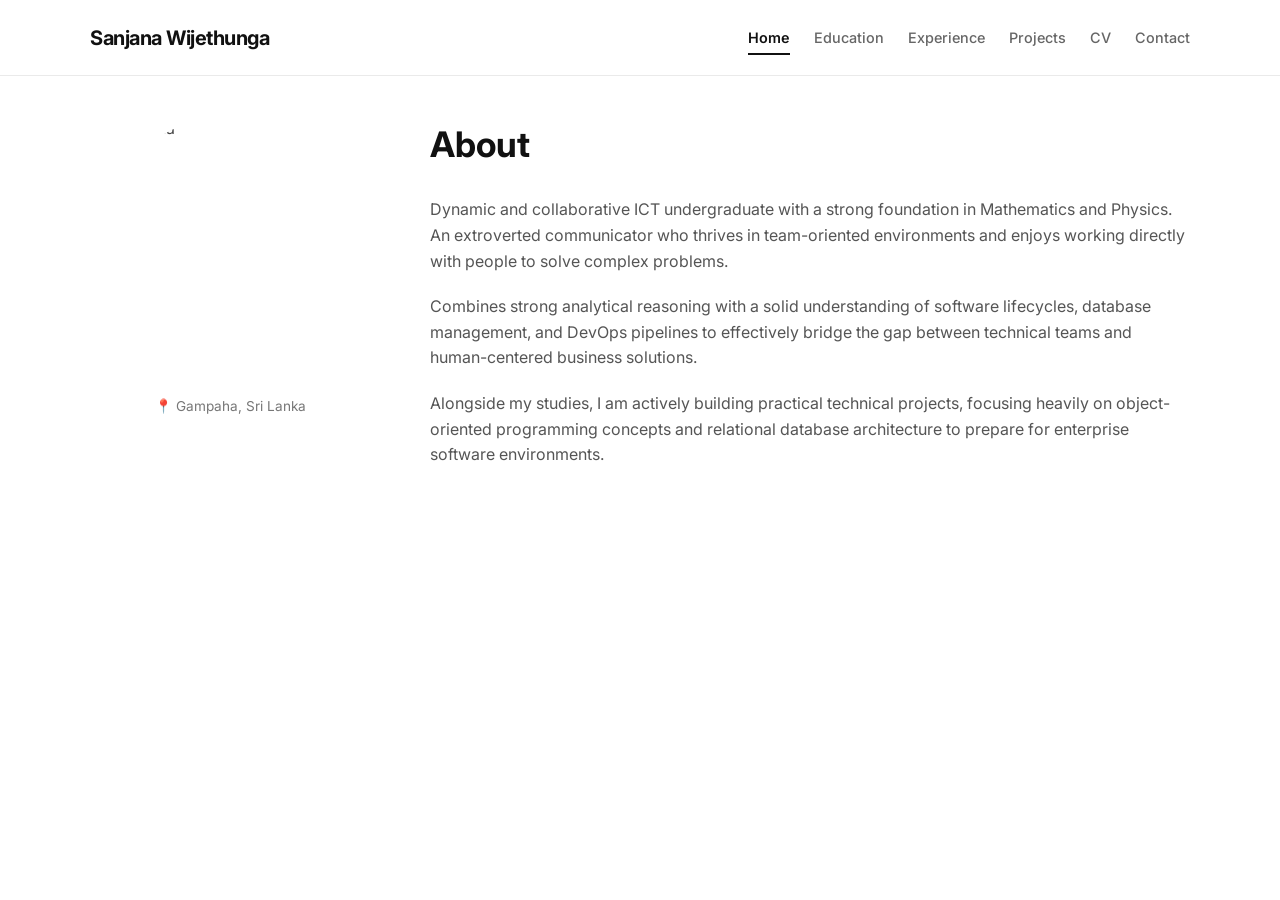
==== index.html @ b51f2e7b "changed the Structure" ====
<!DOCTYPE html>
<html lang="en">
<head>
    <meta charset="UTF-8">
    <meta name="viewport" content="width=device-width, initial-scale=1.0">
    <title>Sanjana Wijethunga | Home</title>
    <link rel="stylesheet" href="style.css">
    <link href="https://fonts.googleapis.com/css2?family=Inter:wght@300;400;500;600;700&display=swap" rel="stylesheet">
</head>
<body>

    <!-- Horizontal Top Header (Matches image_51fca9.png) -->
    <header class="top-header">
        <div class="header-container">
            <div class="header-brand">
                <span class="brand-name">Sanjana Wijethunga</span>
            </div>
            <nav class="top-nav">
    <a href="index.html" class="nav-item active">Home</a>
    <a href="education.html" class="nav-item">Education</a>
    <a href="experience.html" class="nav-item">Experience</a>
    <a href="projects.html" class="nav-item">Projects</a>
    <a href="cv.html" class="nav-item">CV</a>
    <a href="contact.html" class="nav-item">Contact</a>
</nav>
        </div>
    </header>

    <!-- Two-Column Body Content Split -->
    <div class="portfolio-container">
        
        <!-- Left Column: Large Profile Picture Only -->
        <aside class="profile-column">
            <img src="sanjana1.jpeg" alt="Sanjana" class="profile-img">
            <div class="profile-location">📍 Gampaha, Sri Lanka</div>
        </aside>

        <!-- Right Column: Scrollable Text Content -->
        <main class="content-column">
            <section class="about-section">
                <h2 class="content-title">About</h2>
                <p class="about-text">
                    Dynamic and collaborative ICT undergraduate with a strong foundation in Mathematics and Physics. An extroverted communicator who thrives in team-oriented environments and enjoys working directly with people to solve complex problems. 
                </p>
                <p class="about-text">
                    Combines strong analytical reasoning with a solid understanding of software lifecycles, database management, and DevOps pipelines to effectively bridge the gap between technical teams and human-centered business solutions.
                </p>
                <p class="about-text">
                    Alongside my studies, I am actively building practical technical projects, focusing heavily on object-oriented programming concepts and relational database architecture to prepare for enterprise software environments.
                </p>
            </section>
        </main>

    </div>

</body>
</html>
---- style.css ----
/* Base Reset Elements */
* {
    margin: 0;
    padding: 0;
    box-sizing: border-box;
}

body {
    font-family: 'Inter', -apple-system, sans-serif;
    background-color: #ffffff;
    color: #444444;
    line-height: 1.6;
    -webkit-font-smoothing: antialiased;
}

/* Horizontal Top Header Layout */
.top-header {
    width: 100%;
    background-color: #ffffff;
    border-bottom: 1px solid #eaeaea;
    position: sticky;
    top: 0;
    z-index: 1000;
}

.header-container {
    max-width: 1140px;
    margin: 0 auto;
    padding: 20px;
    display: flex;
    justify-content: space-between;
    align-items: center;
}

.brand-name {
    font-size: 1.25rem;
    font-weight: 700;
    color: #111111;
    letter-spacing: -0.5px;
}

/* Top Horizontal Navigation Links */
.top-nav {
    display: flex;
    gap: 24px;
    align-items: center;
}

.nav-item {
    text-decoration: none;
    font-size: 0.9rem;
    font-weight: 500;
    color: #666666;
    transition: color 0.2s ease;
    padding: 6px 0;
    position: relative; /* Setup anchor point for the underline indicator */
}

.nav-item:hover {
    color: #111111;
}

/* Cleaner Active State that doesn't push elements around */
.nav-item.active {
    color: #111111;
    font-weight: 600;
}

.nav-item.active::after {
    content: '';
    position: absolute;
    bottom: 0;
    left: 0;
    width: 100%;
    height: 2px;
    background-color: #111111; /* Sleek underline matching lecturer theme */
}

/* Two-Column Distribution Container */
.portfolio-container {
    display: flex;
    max-width: 1140px;
    margin: 40px auto 0 auto;
    padding: 0 20px;
    gap: 60px;
}

/* Left Image Column Box */
.profile-column {
    flex: 0 0 280px;
    display: flex;
    flex-direction: column;
    align-items: center;
}

.profile-img {
    width: 260px;
    height: 260px;
    border-radius: 50%; /* Generates the identical large circular mask */
    object-fit: cover;
    margin-bottom: 20px;
}

.profile-location {
    font-size: 0.85rem;
    color: #777777;
}

/* Right Content Column Layout */
.content-column {
    flex: 1;
    display: flex;
    flex-direction: column;
    gap: 30px;
}

/* Typography Inside Main Section */
.content-title {
    font-size: 2.2rem;
    font-weight: 700;
    color: #111111;
    margin-bottom: 25px;
}

.about-text {
    font-size: 1rem;
    color: #555555;
    margin-bottom: 20px;
    text-align: left;
}

/* Content Information Cards (For experience & projects pages) */
.info-card {
    background-color: #ffffff;
    border: 1px solid #eef0f2;
    border-radius: 12px;
    padding: 28px;
}

.card-title {
    font-size: 1.3rem;
    font-weight: 700;
    color: #111111;
    margin-bottom: 20px;
}

/* Layout Adaptation for Mobile Screens */
@media (max-width: 800px) {
    .header-container {
        flex-direction: column;
        gap: 15px;
        text-align: center;
    }
    
    .top-nav {
        gap: 15px;
        flex-wrap: wrap;
        justify-content: center;
    }

    .portfolio-container {
        flex-direction: column;
        align-items: center;
        gap: 40px;
        margin-top: 20px;
    }

    .profile-column {
        flex: none;
        width: 100%;
    }
}
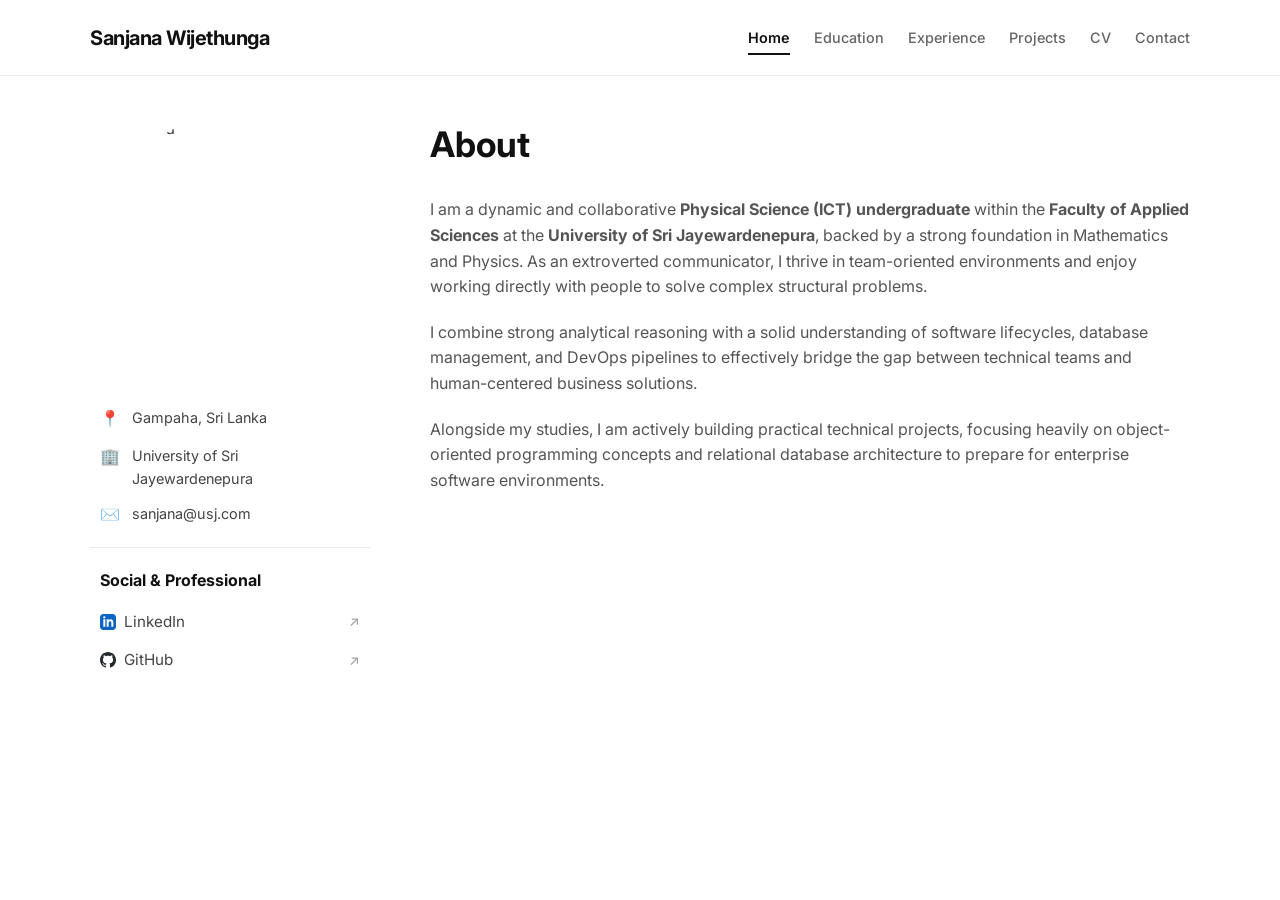
==== commit b49a38ab: "added education qulifications" ====
--- a/index.html
+++ b/index.html
@@ -16,23 +16,71 @@
                 <span class="brand-name">Sanjana Wijethunga</span>
             </div>
             <nav class="top-nav">
-    <a href="index.html" class="nav-item active">Home</a>
-    <a href="education.html" class="nav-item">Education</a>
-    <a href="experience.html" class="nav-item">Experience</a>
-    <a href="projects.html" class="nav-item">Projects</a>
-    <a href="cv.html" class="nav-item">CV</a>
-    <a href="contact.html" class="nav-item">Contact</a>
-</nav>
+                <a href="index.html" class="nav-item active">Home</a>
+                <a href="education.html" class="nav-item">Education</a>
+                <a href="experience.html" class="nav-item">Experience</a>
+                <a href="projects.html" class="nav-item">Projects</a>
+                <a href="cv.html" class="nav-item">CV</a>
+                <a href="contact.html" class="nav-item">Contact</a>
+            </nav>
         </div>
     </header>
 
     <!-- Two-Column Body Content Split -->
     <div class="portfolio-container">
         
-        <!-- Left Column: Large Profile Picture Only -->
+        <!-- Left Column: Expanded Profile Sidebar (Matches image_173838.png) -->
         <aside class="profile-column">
             <img src="sanjana1.jpeg" alt="Sanjana" class="profile-img">
-            <div class="profile-location">📍 Gampaha, Sri Lanka</div>
+            
+            <!-- Metadata Details Grid Block -->
+            <div class="profile-meta-box">
+                <div class="meta-row">
+                    <span class="meta-icon">📍</span>
+                    <span class="meta-text">Gampaha, Sri Lanka</span>
+                </div>
+                <div class="meta-row">
+                    <span class="meta-icon">🏢</span>
+                    <span class="meta-text">University of Sri Jayewardenepura</span>
+                </div>
+                <div class="meta-row">
+                    <span class="meta-icon">✉️</span>
+                    <span class="meta-text"><a href="as20240969@sci.sjp.ac.lk">sanjana@usj.com</a></span>
+                </div>
+            </div>
+
+            <hr class="sidebar-divider">
+
+            <!-- Social Networks Links Profile Cards Section -->
+            <div class="links-group">
+                <h3 class="links-group-title">Social & Professional</h3>
+                <ul class="sidebar-links-list">
+                    <li>
+                        <!-- LinkedIn Profile Link -->
+                        <a href="https://www.linkedin.com/in/sanjana-wijethunga-235bb7365" target="_blank">
+                            <span class="link-label">
+                                <svg class="brand-logo-icon linkedin-icon" xmlns="http://www.w3.org/2000/svg" viewBox="0 0 24 24">
+                                    <path d="M19 0h-14c-2.761 0-5 2.239-5 5v14c0 2.761 2.239 5 5 5h14c2.762 0 5-2.239 5-5v-14c0-2.761-2.238-5-5-5zm-11 19h-3v-11h3v11zm-1.5-12.268c-.966 0-1.75-.779-1.75-1.75s.784-1.75 1.75-1.75 1.75.779 1.75 1.75-.784 1.75-1.75 1.75zm13.5 12.268h-3v-5.604c0-3.368-4-3.113-4 0v5.604h-3v-11h3v1.765c1.396-2.586 7-2.777 7 2.476v6.759z"/>
+                                </svg>
+                                LinkedIn
+                            </span>
+                            <span class="arrow-icon">↗</span>
+                        </a>
+                    </li>
+                    <li>
+                        <!-- Updated GitHub Profile Link and Vector Icon -->
+                        <a href="https://github.com/ladpswijethunga" target="_blank">
+                            <span class="link-label">
+                                <svg class="brand-logo-icon github-icon" xmlns="http://www.w3.org/2000/svg" viewBox="0 0 24 24">
+                                    <path d="M12 0c-6.626 0-12 5.373-12 12 0 5.302 3.438 9.8 8.207 11.387.599.111.793-.261.793-.577v-2.234c-3.338.726-4.033-1.416-4.033-1.416-.546-1.387-1.333-1.756-1.333-1.756-1.089-.745.083-.729.083-.729 1.205.084 1.839 1.237 1.839 1.237 1.07 1.834 2.807 1.304 3.492.997.107-.775.418-1.305.762-1.604-2.665-.305-5.467-1.334-5.467-5.931 0-1.311.469-2.381 1.236-3.221-.124-.303-.535-1.524.117-3.176 0 0 1.008-.322 3.301 1.23.957-.266 1.983-.399 3.003-.404 1.02.005 2.047.138 3.006.404 2.291-1.552 3.297-1.23 3.297-1.23.653 1.653.242 2.874.118 3.176.77.84 1.235 1.911 1.235 3.221 0 4.609-2.807 5.624-5.479 5.921.43.372.823 1.102.823 2.222v3.293c0 .319.192.694.801.576 4.765-1.589 8.199-6.086 8.199-11.386 0-6.627-5.373-12-12-12z"/>
+                                </svg>
+                                GitHub
+                            </span>
+                            <span class="arrow-icon">↗</span>
+                        </a>
+                    </li>
+                </ul>
+            </div>
         </aside>
 
         <!-- Right Column: Scrollable Text Content -->
@@ -40,10 +88,10 @@
             <section class="about-section">
                 <h2 class="content-title">About</h2>
                 <p class="about-text">
-                    Dynamic and collaborative ICT undergraduate with a strong foundation in Mathematics and Physics. An extroverted communicator who thrives in team-oriented environments and enjoys working directly with people to solve complex problems. 
+                    I am a dynamic and collaborative <b>Physical Science (ICT) undergraduate</b> within the <b>Faculty of Applied Sciences</b> at the <b>University of Sri Jayewardenepura</b>, backed by a strong foundation in Mathematics and Physics. As an extroverted communicator, I thrive in team-oriented environments and enjoy working directly with people to solve complex structural problems.
                 </p>
                 <p class="about-text">
-                    Combines strong analytical reasoning with a solid understanding of software lifecycles, database management, and DevOps pipelines to effectively bridge the gap between technical teams and human-centered business solutions.
+                   I combine strong analytical reasoning with a solid understanding of software lifecycles, database management, and DevOps pipelines to effectively bridge the gap between technical teams and human-centered business solutions.
                 </p>
                 <p class="about-text">
                     Alongside my studies, I am actively building practical technical projects, focusing heavily on object-oriented programming concepts and relational database architecture to prepare for enterprise software environments.
--- a/style.css
+++ b/style.css
@@ -53,14 +53,14 @@
     color: #666666;
     transition: color 0.2s ease;
     padding: 6px 0;
-    position: relative; /* Setup anchor point for the underline indicator */
+    position: relative; /* Setup anchor point for the absolute underline */
 }
 
 .nav-item:hover {
     color: #111111;
 }
 
-/* Cleaner Active State that doesn't push elements around */
+/* Refined Stable Active Navigation Layout */
 .nav-item.active {
     color: #111111;
     font-weight: 600;
@@ -73,7 +73,7 @@
     left: 0;
     width: 100%;
     height: 2px;
-    background-color: #111111; /* Sleek underline matching lecturer theme */
+    background-color: #111111;
 }
 
 /* Two-Column Distribution Container */
@@ -101,9 +101,91 @@
     margin-bottom: 20px;
 }
 
-.profile-location {
+/* Sidebar Profile Metadata Info Box Style */
+.profile-meta-box {
+    width: 100%;
+    display: flex;
+    flex-direction: column;
+    gap: 12px;
+    margin-top: 10px;
+    padding: 0 10px;
+}
+
+.meta-row {
+    display: flex;
+    align-items: flex-start;
+    gap: 12px;
+    font-size: 0.9rem;
+    color: #444444;
+    text-align: left;
+}
+
+.meta-icon {
+    font-size: 1rem;
+    flex-shrink: 0;
+}
+
+.meta-text a {
+    color: #444444;
+    text-decoration: none;
+}
+
+.meta-text a:hover {
+    color: #111111;
+    text-decoration: underline;
+}
+
+/* Sidebar Line Spacers */
+.sidebar-divider {
+    width: 100%;
+    border: 0;
+    border-top: 1px solid #eaeaea;
+    margin: 20px 0;
+}
+
+/* Link Groups Architecture Blocks */
+.links-group {
+    width: 100%;
+    text-align: left;
+    padding: 0 10px;
+}
+
+.links-group-title {
+    font-size: 1rem;
+    font-weight: 700;
+    color: #111111;
+    margin-bottom: 16px;
+}
+
+.sidebar-links-list {
+    list-style: none;
+    display: flex;
+    flex-direction: column;
+    gap: 14px;
+}
+
+.sidebar-links-list li a {
+    display: flex;
+    justify-content: space-between;
+    align-items: center;
+    text-decoration: none;
+    font-size: 0.95rem;
+    color: #444444;
+    transition: color 0.2s ease;
+}
+
+.sidebar-links-list li a:hover {
+    color: #111111;
+}
+
+.arrow-icon {
     font-size: 0.85rem;
-    color: #777777;
+    color: #999999;
+    transition: color 0.2s ease;
+}
+
+.sidebar-links-list li a:hover .arrow-icon {
+    color: #111111;
 }
 
 /* Right Content Column Layout */
@@ -169,4 +251,175 @@
         flex: none;
         width: 100%;
     }
+}
+
+/* Brand Vector Icon Formatting Rules */
+.sidebar-links-list .link-label {
+    display: flex;
+    align-items: center;
+    gap: 8px;
+}
+
+.brand-logo-icon {
+    width: 16px;
+    height: 16px;
+    transition: fill 0.2s ease;
+    display: inline-block;
+}
+
+/* Specific Brand Colors for Logos */
+.linkedin-icon {
+    fill: #0a66c2; /* Official LinkedIn Blue */
+}
+
+.github-icon {
+    fill: #24292e; /* Official GitHub Dark Gray */
+}
+
+/* Elegant color transitions when hovering over rows */
+.sidebar-links-list li a:hover .linkedin-icon {
+    fill: #004182; /* Deepens the blue on hover */
+}
+
+.sidebar-links-list li a:hover .github-icon {
+    fill: #000000; /* Darkens to pure black on hover */
+}
+
+/* ==========================================================================
+   NEW ADDITIONS: Timeline Architecture & Graphical Skills Grid
+   ========================================================================== */
+
+/* Timeline Layout for Education Milestones */
+.timeline {
+    position: relative;
+    padding-left: 24px;
+    border-left: 2px solid #eaeaea;
+    display: flex;
+    flex-direction: column;
+}
+
+.timeline-item {
+    position: relative;
+}
+
+/* Custom indicator node elements mimicking modern CVs */
+.timeline-item::before {
+    content: '';
+    position: absolute;
+    left: -31px;
+    top: 6px;
+    width: 12px;
+    height: 12px;
+    border-radius: 50%;
+    background-color: #ffffff;
+    border: 2px solid #111111;
+    z-index: 2;
+}
+
+.item-header {
+    display: flex;
+    justify-content: space-between;
+    align-items: center;
+    margin-bottom: 6px;
+    flex-wrap: wrap;
+    gap: 8px;
+}
+
+.item-role {
+    font-size: 1.1rem;
+    font-weight: 600;
+    color: #111111;
+}
+
+/* Timeline Custom Status Badges */
+.badge {
+    font-size: 0.75rem;
+    font-weight: 600;
+    padding: 4px 8px;
+    border-radius: 4px;
+}
+
+.badge-present {
+    background-color: #e6f4ea;
+    color: #137333;
+}
+
+.item-institution {
+    font-size: 0.95rem;
+    font-weight: 500;
+    color: #666666;
+    margin-bottom: 8px;
+}
+
+.item-details {
+    font-size: 0.95rem;
+    color: #555555;
+}
+
+/* Technical Skills Tool Matrix Design */
+.skills-icon-grid {
+    display: grid;
+    grid-template-columns: repeat(auto-fill, minmax(90px, 1fr));
+    gap: 30px 20px;
+    margin-top: 25px;
+    justify-items: center;
+}
+
+.skills-icon-item {
+    display: flex;
+    flex-direction: column;
+    align-items: center;
+    justify-content: center;
+    text-align: center;
+    gap: 12px;
+    width: 100%;
+}
+
+.skill-logo {
+    width: 48px;
+    height: 48px;
+    object-fit: contain;
+    filter: drop-shadow(0px 2px 4px rgba(0, 0, 0, 0.05));
+    transition: transform 0.2s ease;
+}
+
+.skills-icon-item:hover .skill-logo {
+    transform: translateY(-4px);
+}
+
+.skill-name {
+    font-size: 0.85rem;
+    font-weight: 500;
+    color: #444444;
+}
+
+/* Fallback structural styling for custom scientific software icon modules */
+.fallback-skill-icon {
+    width: 48px;
+    height: 48px;
+    border-radius: 10px;
+    display: flex;
+    align-items: center;
+    justify-content: center;
+    font-size: 1.6rem;
+    box-shadow: 0px 2px 5px rgba(0,0,0,0.06);
+    border: 1px solid #f0f0f0;
+    transition: transform 0.2s ease;
+    background-color: #ffffff;
+}
+
+.math-orange { border-color: #ffe0cc; background-color: #fff5f0; }
+.physics-blue { border-color: #d0e8ff; background-color: #f2f8ff; }
+.xampp-orange { border-color: #ffd8be; background-color: #fff9f5; }
+
+.skills-icon-item:hover .fallback-skill-icon {
+    transform: translateY(-4px);
+}
+
+/* Responsive adjustment breakpoints for icons in mobile viewport views */
+@media (max-width: 480px) {
+    .skills-icon-grid {
+        grid-template-columns: repeat(3, 1fr);
+        gap: 20px 10px;
+    }
 }
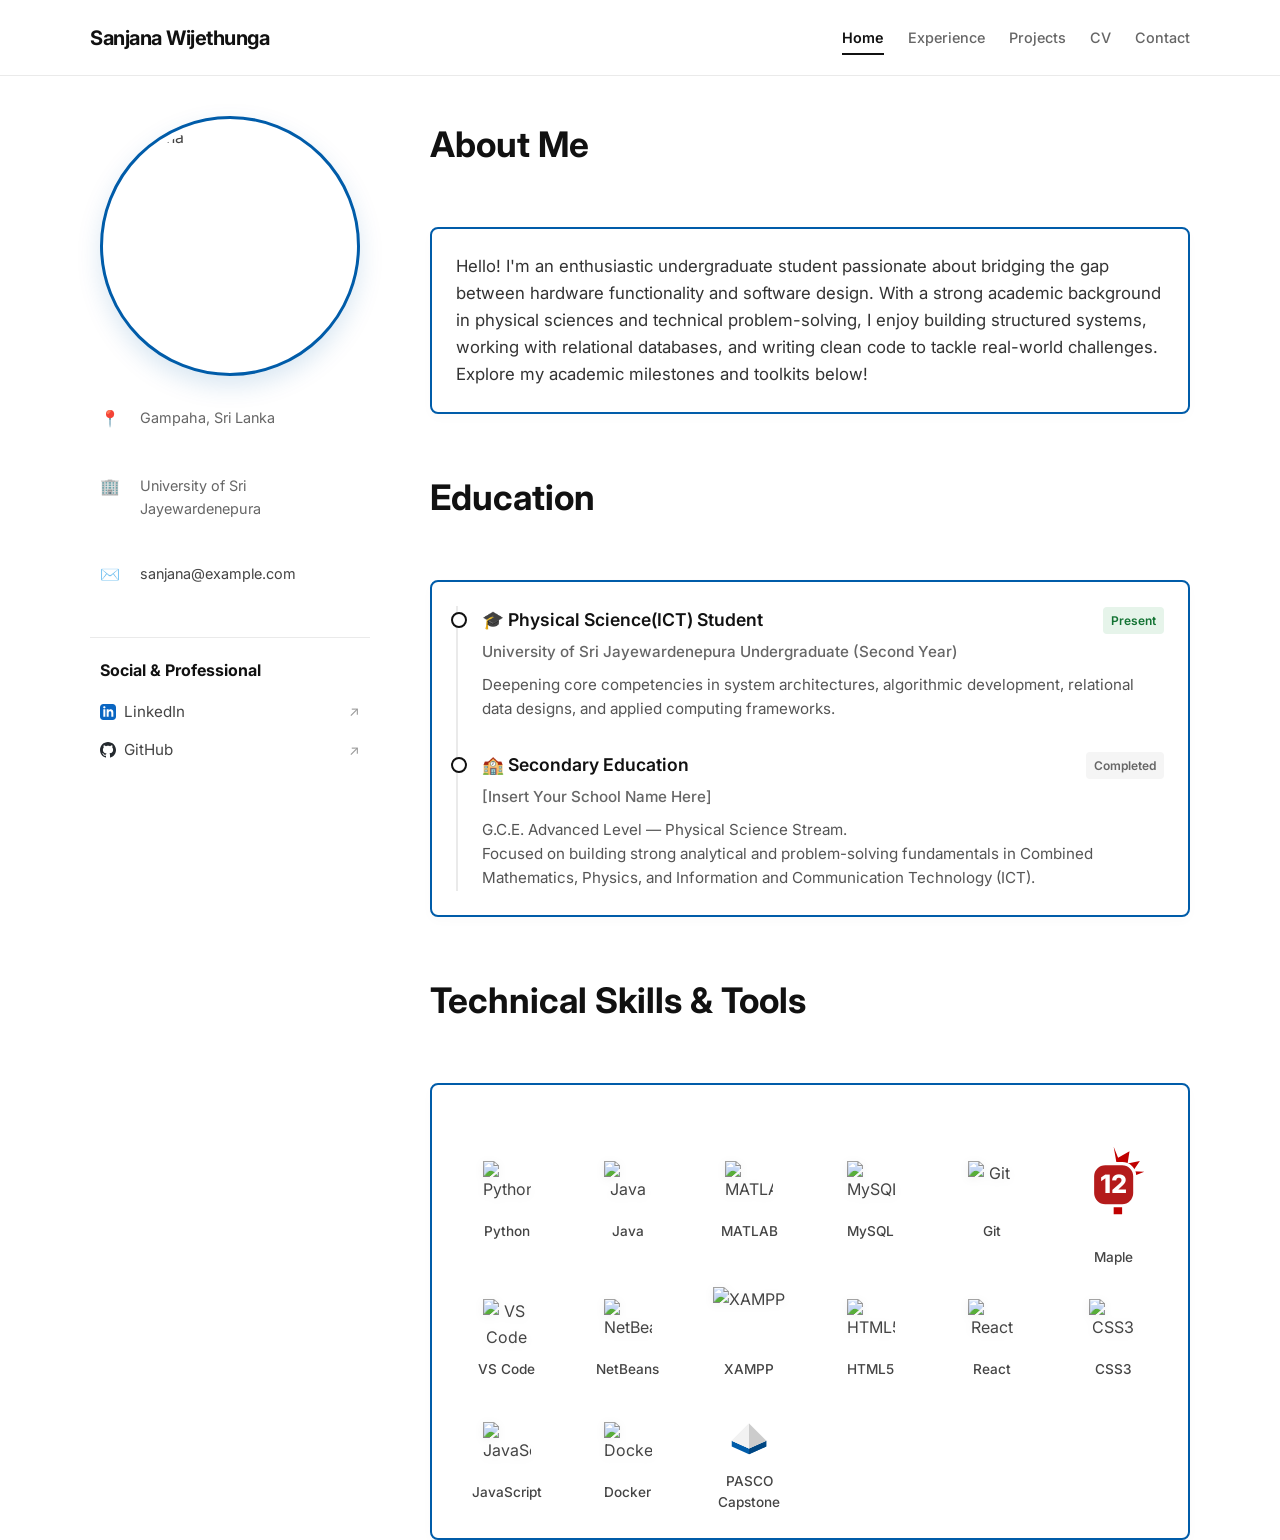
==== commit bee13a92: "Added Experiences and project details" ====
--- a/index.html
+++ b/index.html
@@ -9,7 +9,7 @@
 </head>
 <body>
 
-    <!-- Horizontal Top Header (Matches image_51fca9.png) -->
+    <!-- Horizontal Top Header -->
     <header class="top-header">
         <div class="header-container">
             <div class="header-brand">
@@ -17,7 +17,6 @@
             </div>
             <nav class="top-nav">
                 <a href="index.html" class="nav-item active">Home</a>
-                <a href="education.html" class="nav-item">Education</a>
                 <a href="experience.html" class="nav-item">Experience</a>
                 <a href="projects.html" class="nav-item">Projects</a>
                 <a href="cv.html" class="nav-item">CV</a>
@@ -29,9 +28,13 @@
     <!-- Two-Column Body Content Split -->
     <div class="portfolio-container">
         
-        <!-- Left Column: Expanded Profile Sidebar (Matches image_173838.png) -->
+        <!-- Left Column: Synchronized Profile Sidebar -->
         <aside class="profile-column">
-            <img src="sanjana1.jpeg" alt="Sanjana" class="profile-img">
+            <!-- Highlighted Profile Photo Feature -->
+            <img src="sanjana1.jpeg" alt="Sanjana" class="profile-img" 
+                 style="border: 3px solid #005ca9; padding: 6px; background-color: #ffffff; box-shadow: 0 10px 25px rgba(0, 92, 169, 0.15); transition: transform 0.3s ease, box-shadow 0.3s ease; display: block; margin-bottom: 20px;"
+                 onmouseover="this.style.transform='scale(1.03)'; this.style.boxShadow='0 12px 30px rgba(0, 92, 169, 0.25)';"
+                 onmouseout="this.style.transform='scale(1)'; this.style.boxShadow='0 10px 25px rgba(0, 92, 169, 0.15)';">
             
             <!-- Metadata Details Grid Block -->
             <div class="profile-meta-box">
@@ -45,7 +48,7 @@
                 </div>
                 <div class="meta-row">
                     <span class="meta-icon">✉️</span>
-                    <span class="meta-text"><a href="as20240969@sci.sjp.ac.lk">sanjana@usj.com</a></span>
+                    <span class="meta-text"><a href="mailto:sanjana@example.com">sanjana@example.com</a></span>
                 </div>
             </div>
 
@@ -68,7 +71,7 @@
                         </a>
                     </li>
                     <li>
-                        <!-- Updated GitHub Profile Link and Vector Icon -->
+                        <!-- GitHub Profile Link -->
                         <a href="https://github.com/ladpswijethunga" target="_blank">
                             <span class="link-label">
                                 <svg class="brand-logo-icon github-icon" xmlns="http://www.w3.org/2000/svg" viewBox="0 0 24 24">
@@ -83,22 +86,157 @@
             </div>
         </aside>
 
-        <!-- Right Column: Scrollable Text Content -->
+        <!-- Right Column: Scrollable Content Stream -->
         <main class="content-column">
-            <section class="about-section">
-                <h2 class="content-title">About</h2>
-                <p class="about-text">
-                    I am a dynamic and collaborative <b>Physical Science (ICT) undergraduate</b> within the <b>Faculty of Applied Sciences</b> at the <b>University of Sri Jayewardenepura</b>, backed by a strong foundation in Mathematics and Physics. As an extroverted communicator, I thrive in team-oriented environments and enjoy working directly with people to solve complex structural problems.
+            
+            <!-- Welcome / About Me Card -->
+            <h2 class="content-title">About Me</h2>
+            <div class="info-card" style="border: 2px solid #005ca9; box-shadow: 0 4px 12px rgba(0, 0, 0, 0.02); padding: 24px; border-radius: 8px; background-color: #ffffff; margin-bottom: 25px;">
+                <p style="font-size: 1.05rem; line-height: 1.6; color: #333333; margin: 0;">
+                    Hello! I'm an enthusiastic undergraduate student passionate about bridging the gap between hardware functionality and software design. With a strong academic background in physical sciences and technical problem-solving, I enjoy building structured systems, working with relational databases, and writing clean code to tackle real-world challenges. Explore my academic milestones and toolkits below!
                 </p>
-                <p class="about-text">
-                   I combine strong analytical reasoning with a solid understanding of software lifecycles, database management, and DevOps pipelines to effectively bridge the gap between technical teams and human-centered business solutions.
-                </p>
-                <p class="about-text">
-                    Alongside my studies, I am actively building practical technical projects, focusing heavily on object-oriented programming concepts and relational database architecture to prepare for enterprise software environments.
-                </p>
-            </section>
+            </div>
+
+            <!-- Education Timeline Card -->
+            <h2 class="content-title">Education</h2>
+            <div class="info-card" style="border: 2px solid #005ca9; box-shadow: 0 4px 12px rgba(0, 0, 0, 0.02); padding: 24px; border-radius: 8px; background-color: #ffffff; margin-bottom: 25px;">
+                <div class="timeline">
+                    
+                    <!-- University Entry -->
+                    <div class="timeline-item">
+                        <div class="item-header">
+                            <span class="item-role">🎓 Physical Science(ICT) Student</span>
+                            <span class="badge badge-present">Present</span>
+                        </div>
+                        <p class="item-institution">University of Sri Jayewardenepura Undergraduate (Second Year)</p>
+                        <p class="item-details">
+                            Deepening core competencies in system architectures, algorithmic development, relational data designs, and applied computing frameworks.
+                        </p>
+                    </div>
+
+                    <!-- Secondary Education Entry -->
+                    <div class="timeline-item" style="margin-top: 30px;">
+                        <div class="item-header">
+                            <span class="item-role">🏫 Secondary Education</span>
+                            <span class="badge" style="background-color: #f5f5f5; color: #666666; padding: 4px 8px; border-radius: 4px; font-size: 0.75rem; font-weight: 600;">Completed</span>
+                        </div>
+                        <p class="item-institution">[Insert Your School Name Here]</p>
+                        <p class="item-details">
+                            G.C.E. Advanced Level — Physical Science Stream. <br>
+                            Focused on building strong analytical and problem-solving fundamentals in Combined Mathematics, Physics, and Information and Communication Technology (ICT).
+                        </p>
+                    </div>
+
+                </div>
+            </div>
+
+            <!-- Technical Skills and Tools Card -->
+            <h2 class="content-title">Technical Skills & Tools</h2>
+            <div class="info-card" style="border: 2px solid #005ca9; box-shadow: 0 4px 12px rgba(0, 0, 0, 0.02); padding: 24px; border-radius: 8px; background-color: #ffffff;">
+                <div class="skills-icon-grid">
+                    <!-- Python -->
+                    <div class="skills-icon-item">
+                        <img src="https://cdn.jsdelivr.net/gh/devicons/devicon/icons/python/python-original.svg" alt="Python" class="skill-logo">
+                        <span class="skill-name">Python</span>
+                    </div>
+
+                    <!-- Java -->
+                    <div class="skills-icon-item">
+                        <img src="https://cdn.jsdelivr.net/gh/devicons/devicon/icons/java/java-original.svg" alt="Java" class="skill-logo">
+                        <span class="skill-name">Java</span>
+                    </div>
+
+                    <!-- MATLAB -->
+                    <div class="skills-icon-item">
+                        <img src="https://cdn.jsdelivr.net/gh/devicons/devicon/icons/matlab/matlab-original.svg" alt="MATLAB" class="skill-logo">
+                        <span class="skill-name">MATLAB</span>
+                    </div>
+
+                    <!-- MySQL -->
+                    <div class="skills-icon-item">
+                        <img src="https://cdn.jsdelivr.net/gh/devicons/devicon/icons/mysql/mysql-original.svg" alt="MySQL" class="skill-logo">
+                        <span class="skill-name">MySQL</span>
+                    </div>
+
+                    <!-- Git -->
+                    <div class="skills-icon-item">
+                        <img src="https://cdn.jsdelivr.net/gh/devicons/devicon/icons/git/git-original.svg" alt="Git" class="skill-logo">
+                        <span class="skill-name">Git</span>
+                    </div>
+
+                    <!-- Maple -->
+                    <div class="skills-icon-item">
+                        <svg class="skill-logo-svg" viewBox="0 0 48 48" xmlns="http://www.w3.org/2000/svg">
+                            <rect x="2" y="2" width="44" height="44" rx="4" fill="#ffffff"/>
+                            <path d="M24 6l2.1 5.3 5.4-3.1-.9 5.8 5.8-1.2-3.3 4.8 5.4.3-6.1 2.5 1.5 5.6-5.9-2.3V38h-4V29.3l-5.9 2.3 1.5-5.6-6.1-2.5 5.4-.3-3.3-4.8 5.8 1.2-.9-5.8 5.4 3.1L24 6z" fill="#c00000"/>
+                            <rect x="14" y="14" width="20" height="20" rx="6" fill="#b41b1b" stroke="#ffffff" stroke-width="1.5"/>
+                            <text x="24" y="28" fill="#ffffff" font-family="'Inter', sans-serif" font-weight="800" font-size="12" text-anchor="middle">12</text>
+                        </svg>
+                        <span class="skill-name">Maple</span>
+                    </div>
+
+                    <!-- VS Code -->
+                    <div class="skills-icon-item">
+                        <img src="https://cdn.jsdelivr.net/gh/devicons/devicon/icons/vscode/vscode-original.svg" alt="VS Code" class="skill-logo">
+                        <span class="skill-name">VS Code</span>
+                    </div>
+
+                    <!-- NetBeans -->
+                    <div class="skills-icon-item">
+                        <img src="https://cdn.jsdelivr.net/gh/devicons/devicon/icons/netbeans/netbeans-original.svg" alt="NetBeans" class="skill-logo">
+                        <span class="skill-name">NetBeans</span>
+                    </div>
+
+                    <!-- XAMPP -->
+                    <div class="skills-icon-item">
+                        <img src="https://logowik.com/content/uploads/images/t_xampp1895.jpg" alt="XAMPP" class="skill-logo" style="width: 72px; height: 72px; max-width: none; max-height: none; margin: -12px 0;">
+                        <span class="skill-name">XAMPP</span>
+                    </div>
+
+                    <!-- HTML5 -->
+                    <div class="skills-icon-item">
+                        <img src="https://cdn.jsdelivr.net/gh/devicons/devicon/icons/html5/html5-original.svg" alt="HTML5" class="skill-logo">
+                        <span class="skill-name">HTML5</span>
+                    </div>
+
+                    <!-- React -->
+                    <div class="skills-icon-item">
+                        <img src="https://cdn.jsdelivr.net/gh/devicons/devicon/icons/react/react-original.svg" alt="React" class="skill-logo">
+                        <span class="skill-name">React</span>
+                    </div>
+
+                    <!-- CSS3 -->
+                    <div class="skills-icon-item">
+                        <img src="https://cdn.jsdelivr.net/gh/devicons/devicon/icons/css3/css3-original.svg" alt="CSS3" class="skill-logo">
+                        <span class="skill-name">CSS3</span>
+                    </div>
+
+                    <!-- JavaScript -->
+                    <div class="skills-icon-item">
+                        <img src="https://cdn.jsdelivr.net/gh/devicons/devicon/icons/javascript/javascript-original.svg" alt="JavaScript" class="skill-logo">
+                        <span class="skill-name">JavaScript</span>
+                    </div>
+
+                    <!-- Docker -->
+                    <div class="skills-icon-item">
+                        <img src="https://cdn.jsdelivr.net/gh/devicons/devicon/icons/docker/docker-original.svg" alt="Docker" class="skill-logo">
+                        <span class="skill-name">Docker</span>
+                    </div>
+
+                    <!-- PASCO Capstone -->
+                    <div class="skills-icon-item">
+                        <svg class="skill-logo-svg" viewBox="0 0 48 48" xmlns="http://www.w3.org/2000/svg" style="width: 46px; height: 46px; margin: 1px 0;">
+                            <path d="M6 30l18 8 18-8v6l-18 8-18-8v-6z" fill="#005ca9"/>
+                            <path d="M24 38l18-8v6l-18 8v-6z" fill="#004682"/>
+                            <polygon points="6,30 24,12 42,30 24,38" fill="#e6e6e6"/>
+                            <polygon points="24,12 42,30 24,38" fill="#cccccc"/>
+                            <polygon points="6,30 24,12 24,38" fill="#f2f2f2"/>
+                        </svg>
+                        <span class="skill-name">PASCO Capstone</span>
+                    </div>
+                </div>
+            </div>
         </main>
-
     </div>
 
 </body>
--- a/style.css
+++ b/style.css
@@ -422,4 +422,370 @@
         grid-template-columns: repeat(3, 1fr);
         gap: 20px 10px;
     }
+}
+
+/* --- Custom Project Showcase Elements --- */
+
+/* Photo Highlight Framework */
+.custom-photo-highlight {
+    border: 3px solid #005ca9;
+    padding: 6px;
+    background-color: #ffffff;
+    box-shadow: 0 10px 25px rgba(0, 92, 169, 0.15);
+    transition: transform 0.3s ease, box-shadow 0.3s ease;
+    display: block;
+}
+
+/* Card Outer Containers */
+.projects-wrapper {
+    display: flex;
+    flex-direction: column;
+    gap: 20px;
+    margin-top: 15px;
+}
+
+.custom-project-card {
+    background-color: #ffffff;
+    border: 2px solid #e2e8f0;
+    border-radius: 8px;
+    padding: 24px;
+    box-shadow: 0 4px 12px rgba(0, 0, 0, 0.01);
+    transition: border-color 0.25s ease, box-shadow 0.25s ease;
+}
+
+/* Highlighted Main Profile Card Accent */
+.custom-project-card.featured-project {
+    border-color: #005ca9;
+    box-shadow: 0 4px 14px rgba(0, 92, 169, 0.03);
+}
+
+.custom-project-card:hover {
+    border-color: #005ca9;
+    box-shadow: 0 6px 18px rgba(0, 92, 169, 0.06);
+}
+
+/* Header Text Alignments */
+.project-header-row {
+    display: flex;
+    justify-content: space-between;
+    align-items: flex-start;
+    flex-wrap: wrap;
+    gap: 10px;
+    margin-bottom: 4px;
+}
+
+.project-card-title {
+    font-size: 1.2rem;
+    font-weight: 700;
+    color: #111111;
+    margin: 0;
+}
+
+.project-card-subtitle {
+    font-size: 0.88rem;
+    font-weight: 600;
+    color: #005ca9;
+    margin: 0 0 12px 0;
+}
+
+.project-card-text {
+    font-size: 0.95rem;
+    line-height: 1.6;
+    color: #444444;
+    margin: 0 0 16px 0;
+}
+
+/* Dynamic Tag Array Deck */
+.project-tags-deck {
+    display: flex;
+    flex-wrap: wrap;
+    gap: 6px;
+    margin-bottom: 16px;
+}
+
+.tech-tag {
+    font-size: 0.8rem;
+    font-weight: 500;
+    padding: 4px 10px;
+    background-color: #f4f6f8;
+    color: #555555;
+    border-radius: 4px;
+}
+
+/* Micro Badge Layout Elements */
+.project-badge-container {
+    display: flex;
+    gap: 6px;
+}
+
+.p-badge {
+    font-size: 0.72rem;
+    font-weight: 700;
+    text-transform: uppercase;
+    padding: 3px 8px;
+    border-radius: 4px;
+    background-color: #f1f5f9;
+    color: #475569;
+}
+
+.p-badge.b-featured {
+    background-color: #111111;
+    color: #ffffff;
+}
+
+.p-badge.b-academic {
+    background-color: #e3f2fd;
+    color: #005ca9;
+}
+
+/* Interactive Action Triggers */
+.project-action-bar {
+    display: flex;
+    gap: 12px;
+    border-top: 1px solid #f1f5f9;
+    padding-top: 16px;
+    margin-top: 8px;
+}
+
+.project-btn-primary {
+    font-size: 0.88rem;
+    font-weight: 600;
+    color: #ffffff;
+    background-color: #005ca9;
+    padding: 6px 14px;
+    border-radius: 6px;
+    text-decoration: none;
+    transition: background-color 0.2s ease;
+}
+
+.project-btn-primary:hover {
+    background-color: #004682;
+}
+
+.project-btn-secondary {
+    font-size: 0.88rem;
+    font-weight: 600;
+    color: #005ca9;
+    background-color: transparent;
+    padding: 6px 14px;
+    border: 1px solid #005ca9;
+    border-radius: 6px;
+    text-decoration: none;
+    transition: background-color 0.2s ease, color 0.2s ease;
+}
+
+.project-btn-secondary:hover {
+    background-color: rgba(0, 92, 169, 0.05);
+}
+
+/* ==========================================================================
+   Case Study Detail Page Layout Styles (For project-detail.html)
+   ========================================================================== */
+
+.case-study-body {
+    font-family: 'Inter', sans-serif;
+    background-color: #ffffff;
+    color: #111111;
+    margin: 0;
+    padding: 0;
+}
+
+.case-study-wrapper {
+    max-width: 900px;
+    margin: 0 auto;
+    padding: 40px 20px 80px 20px;
+}
+
+.back-link {
+    display: inline-flex;
+    align-items: center;
+    gap: 8px;
+    text-decoration: none;
+    color: #444444;
+    font-weight: 600;
+    font-size: 0.95rem;
+    margin-bottom: 24px;
+    transition: color 0.2s ease;
+}
+
+.back-link:hover {
+    color: #005ca9;
+}
+
+.breadcrumbs {
+    font-size: 0.85rem;
+    color: #777777;
+    margin-bottom: 20px;
+}
+
+.breadcrumbs a {
+    color: #777777;
+    text-decoration: none;
+}
+
+.breadcrumbs a:hover {
+    text-decoration: underline;
+}
+
+.badge-row {
+    display: flex;
+    gap: 8px;
+    margin-bottom: 16px;
+}
+
+.pill-badge {
+    font-size: 0.75rem;
+    font-weight: 600;
+    padding: 4px 12px;
+    border-radius: 20px;
+    border: 1px solid #dddddd;
+    color: #333333;
+    background: #ffffff;
+}
+
+.pill-badge.featured {
+    background-color: #111111;
+    color: #ffffff;
+    border-color: #111111;
+    display: inline-flex;
+    align-items: center;
+    gap: 4px;
+}
+
+.main-title {
+    font-size: 2.4rem;
+    font-weight: 800;
+    letter-spacing: -0.03em;
+    line-height: 1.15;
+    color: #111111;
+    margin: 0 0 16px 0;
+}
+
+.meta-row {
+    display: flex;
+    gap: 20px;
+    font-size: 0.9rem;
+    color: #666666;
+    margin-bottom: 30px;
+}
+
+.meta-item {
+    display: inline-flex;
+    align-items: center;
+    gap: 6px;
+}
+
+.hero-placeholder {
+    width: 100%;
+    height: 380px;
+    background: linear-gradient(135deg, #005ca9 0%, #003666 100%);
+    border-radius: 12px;
+    display: flex;
+    flex-direction: column;
+    justify-content: center;
+    padding: 40px;
+    box-sizing: border-box;
+    color: #ffffff;
+    margin-bottom: 30px;
+    box-shadow: 0 10px 30px rgba(0, 92, 169, 0.1);
+    position: relative;
+    overflow: hidden;
+}
+
+.hero-placeholder h2 {
+    font-size: 2.5rem;
+    font-weight: 800;
+    max-width: 600px;
+    line-height: 1.2;
+    margin: 0 0 10px 0;
+    z-index: 2;
+}
+
+.hero-placeholder p {
+    font-size: 1.1rem;
+    opacity: 0.85;
+    margin: 0;
+    z-index: 2;
+}
+
+.hero-graphic-decoration {
+    position: absolute;
+    right: -20px;
+    bottom: -20px;
+    opacity: 0.12;
+    width: 320px;
+    height: 320px;
+    fill: #ffffff;
+}
+
+.abstract-text {
+    font-size: 1.1rem;
+    line-height: 1.6;
+    color: #444444;
+    margin-bottom: 35px;
+}
+
+.section-heading {
+    font-size: 1.5rem;
+    font-weight: 700;
+    color: #111111;
+    margin: 0 0 16px 0;
+    letter-spacing: -0.01em;
+}
+
+.body-text {
+    font-size: 1rem;
+    line-height: 1.65;
+    color: #333333;
+    margin-bottom: 30px;
+}
+
+.tech-pill-container {
+    display: flex;
+    flex-wrap: wrap;
+    gap: 8px;
+    margin-bottom: 40px;
+    padding-bottom: 20px;
+    border-bottom: 1px solid #eeeeee;
+}
+
+.tech-pill {
+    font-size: 0.85rem;
+    font-weight: 500;
+    padding: 6px 14px;
+    background-color: #f4f6f8;
+    color: #444444;
+    border-radius: 6px;
+}
+
+.highlights-list {
+    padding-left: 20px;
+    margin: 0;
+}
+
+.highlights-list li {
+    font-size: 1rem;
+    line-height: 1.65;
+    color: #333333;
+    margin-bottom: 12px;
+}
+
+/* Interactive GitHub Action CTA Button */
+.github-cta-btn {
+    display: inline-flex;
+    align-items: center;
+    gap: 10px;
+    font-size: 0.95rem;
+    font-weight: 600;
+    color: #ffffff;
+    background-color: #111111;
+    padding: 12px 24px;
+    border-radius: 6px;
+    text-decoration: none;
+    transition: background-color 0.2s ease, transform 0.2s ease;
+}
+
+.github-cta-btn:hover {
+    background-color: #005ca9;
+    transform: translateY(-2px);
 }
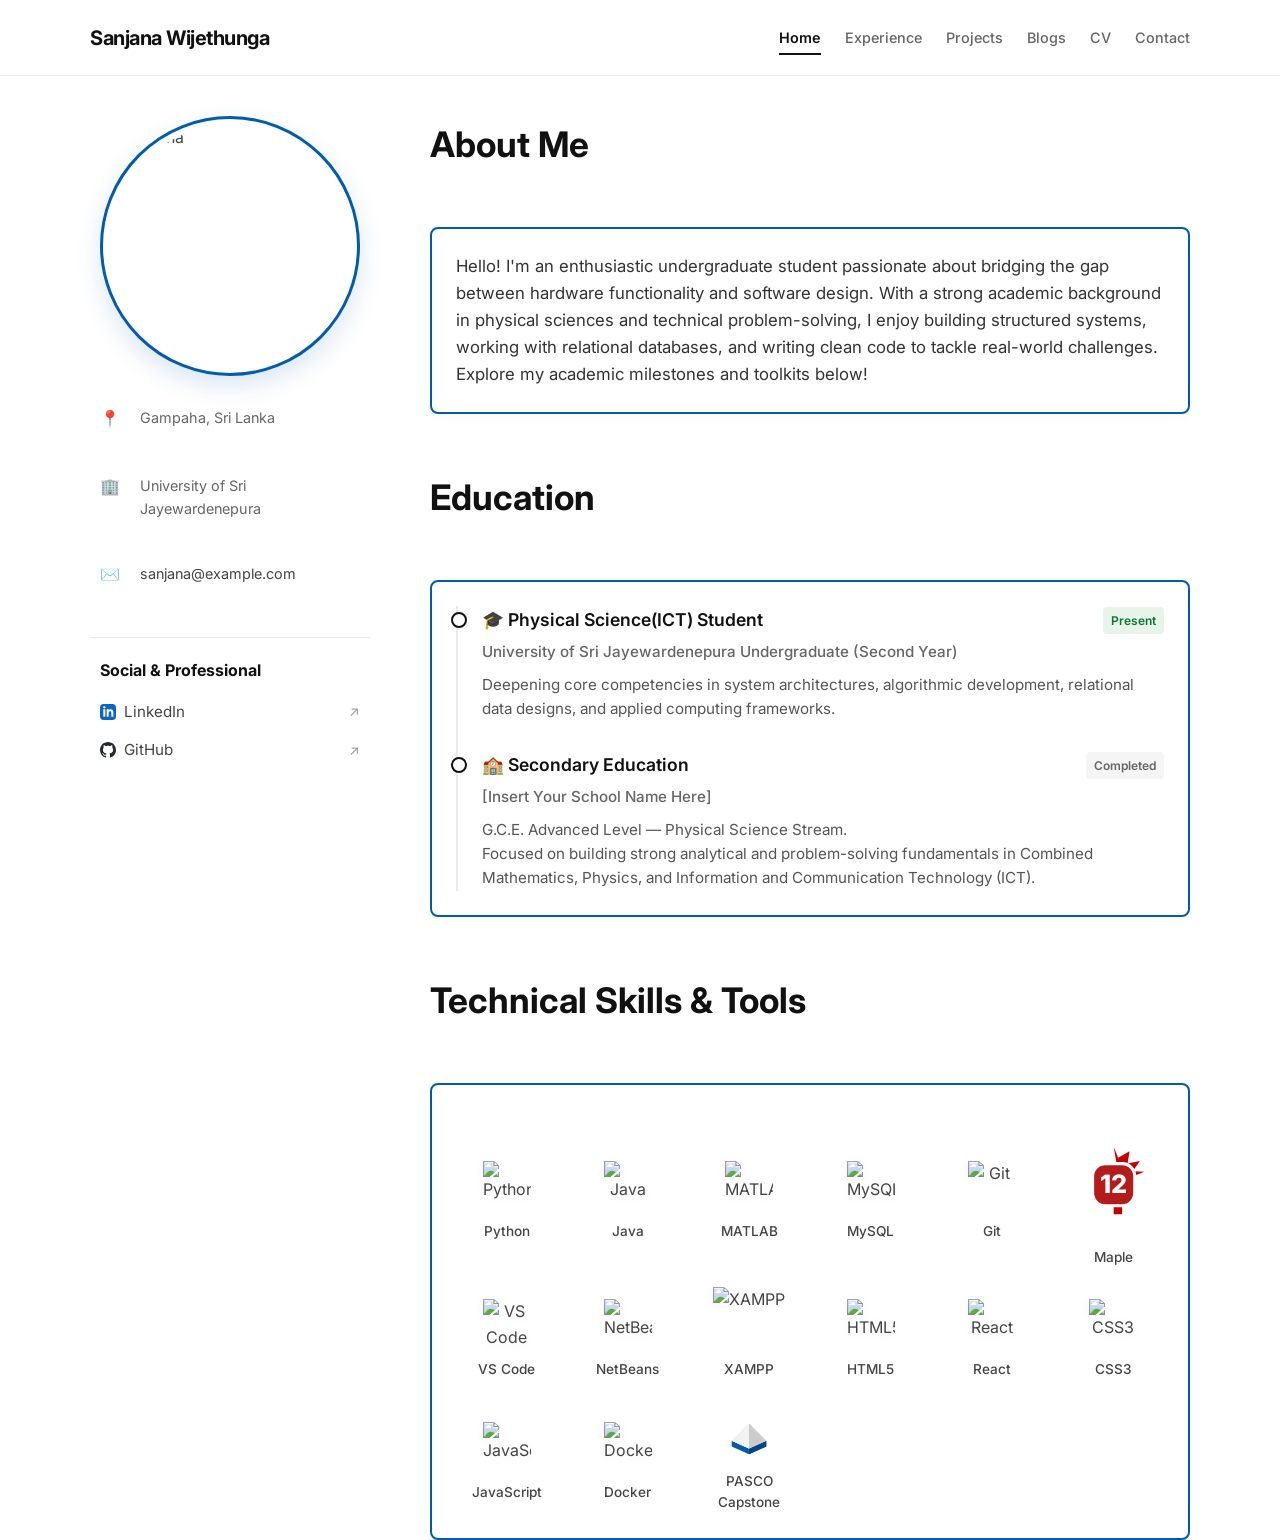
==== commit 4e3bff7c: "Created the Blogs.html file" ====
--- a/index.html
+++ b/index.html
@@ -19,6 +19,7 @@
                 <a href="index.html" class="nav-item active">Home</a>
                 <a href="experience.html" class="nav-item">Experience</a>
                 <a href="projects.html" class="nav-item">Projects</a>
+                <a href="Blogs.html" class="nav-item">Blogs</a>
                 <a href="cv.html" class="nav-item">CV</a>
                 <a href="contact.html" class="nav-item">Contact</a>
             </nav>
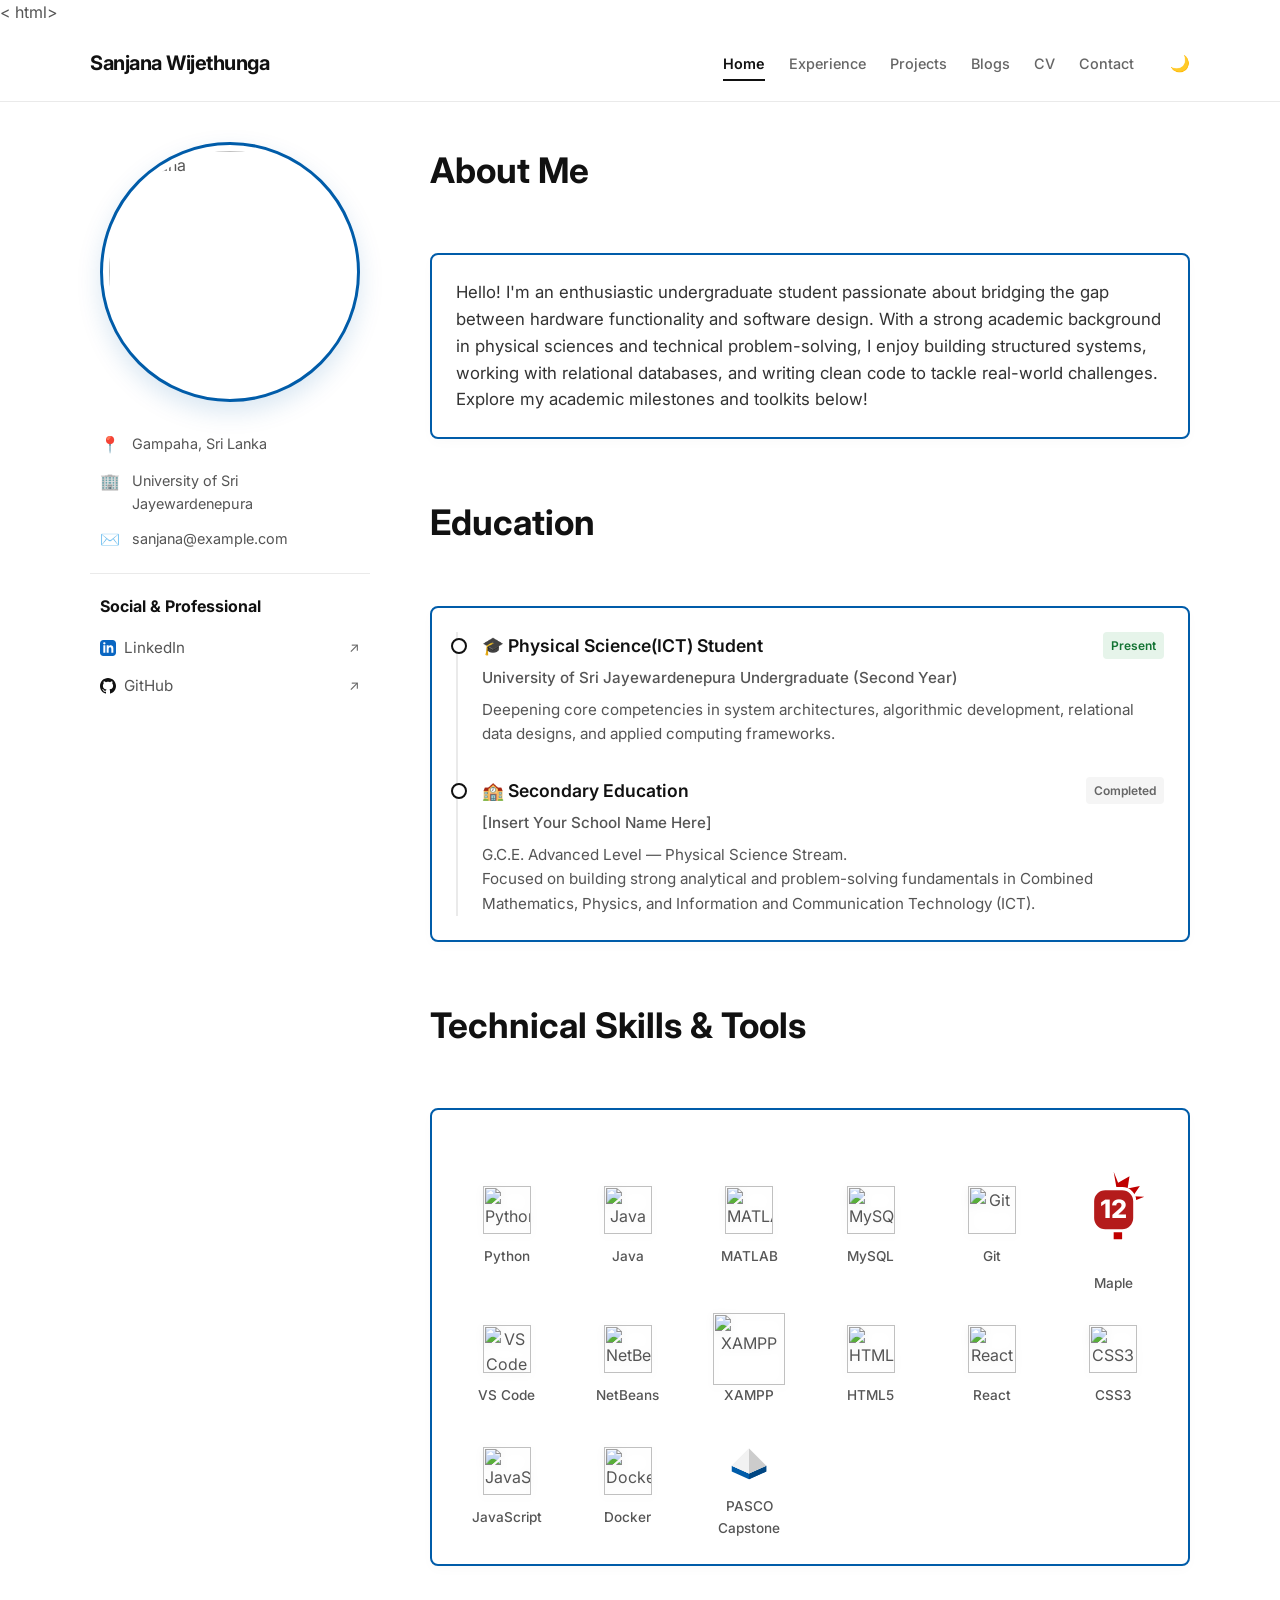
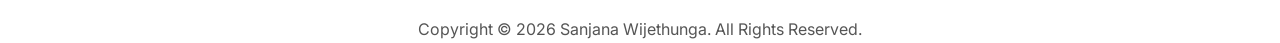
==== commit 22be1a16: "Added dark mode feature and copy right rule at the bottom" ====
--- a/index.html
+++ b/index.html
@@ -1,6 +1,12 @@
-<!DOCTYPE html>
+< html>
 <html lang="en">
 <head>
+    <script>
+        if (localStorage.getItem('theme') === 'dark') {
+            document.documentElement.setAttribute('data-theme', 'dark');
+        }
+    </script>
+</head>
     <meta charset="UTF-8">
     <meta name="viewport" content="width=device-width, initial-scale=1.0">
     <title>Sanjana Wijethunga | Home</title>
@@ -22,6 +28,7 @@
                 <a href="Blogs.html" class="nav-item">Blogs</a>
                 <a href="cv.html" class="nav-item">CV</a>
                 <a href="contact.html" class="nav-item">Contact</a>
+                <button id="theme-toggle" class="theme-btn">🌙</button>
             </nav>
         </div>
     </header>
@@ -240,5 +247,11 @@
         </main>
     </div>
 
+    <br>
+    <br>
+       <footer class="main-footer" align="center">
+        <p>Copyright &copy; 2026 Sanjana Wijethunga. All Rights Reserved.</p>
+    </footer>
+        <script src="script.js"></script>
 </body>
 </html>
--- a/style.css
+++ b/style.css
@@ -1,3 +1,33 @@
+/* ==========================================
+   THEMING DESIGN VARIABLES 
+   ========================================== */
+
+/* Light Mode Theme Rules */
+:root {
+    --bg-primary: #ffffff;
+    --bg-secondary: #f8fafc;
+    --text-main: #111111;
+    --text-muted: #555555;
+    --text-nav: #666666;
+    --card-bg: #ffffff;
+    --border-color: #eaeaea;
+    --accent-blue: #005ca9;
+    --card-border: #e2e8f0;
+}
+
+/* Dark Mode Theme Rules Override */
+[data-theme="dark"] {
+    --bg-primary: #0f172a;       /* Deep slate background */
+    --bg-secondary: #1e293b;     /* Darker slate panels */
+    --text-main: #f8fafc;        /* High contrast bright text */
+    --text-muted: #94a3b8;       /* Readable soft grey text */
+    --text-nav: #cbd5e1;         /* Bright navigation items */
+    --card-bg: #1e293b;          /* Sleek inner dark cards */
+    --border-color: #334155;     /* Dark accent seam borders */
+    --accent-blue: #38bdf8;      /* Vibrant high-contrast electric blue */
+    --card-border: #334155;
+}
+
 /* Base Reset Elements */
 * {
     margin: 0;
@@ -7,20 +37,22 @@
 
 body {
     font-family: 'Inter', -apple-system, sans-serif;
-    background-color: #ffffff;
-    color: #444444;
+    background-color: var(--bg-primary);
+    color: var(--text-muted);
     line-height: 1.6;
     -webkit-font-smoothing: antialiased;
+    transition: background-color 0.25s ease, color 0.25s ease;
 }
 
 /* Horizontal Top Header Layout */
 .top-header {
     width: 100%;
-    background-color: #ffffff;
-    border-bottom: 1px solid #eaeaea;
+    background-color: var(--bg-primary);
+    border-bottom: 1px solid var(--border-color);
     position: sticky;
     top: 0;
     z-index: 1000;
+    transition: background-color 0.25s ease, border-color 0.25s ease;
 }
 
 .header-container {
@@ -35,7 +67,7 @@
 .brand-name {
     font-size: 1.25rem;
     font-weight: 700;
-    color: #111111;
+    color: var(--text-main);
     letter-spacing: -0.5px;
 }
 
@@ -50,19 +82,19 @@
     text-decoration: none;
     font-size: 0.9rem;
     font-weight: 500;
-    color: #666666;
+    color: var(--text-nav);
     transition: color 0.2s ease;
     padding: 6px 0;
-    position: relative; /* Setup anchor point for the absolute underline */
+    position: relative; 
 }
 
 .nav-item:hover {
-    color: #111111;
+    color: var(--text-main);
 }
 
 /* Refined Stable Active Navigation Layout */
 .nav-item.active {
-    color: #111111;
+    color: var(--text-main);
     font-weight: 600;
 }
 
@@ -73,7 +105,7 @@
     left: 0;
     width: 100%;
     height: 2px;
-    background-color: #111111;
+    background-color: var(--text-main);
 }
 
 /* Two-Column Distribution Container */
@@ -83,6 +115,7 @@
     margin: 40px auto 0 auto;
     padding: 0 20px;
     gap: 60px;
+    background-color: var(--bg-primary);
 }
 
 /* Left Image Column Box */
@@ -96,7 +129,7 @@
 .profile-img {
     width: 260px;
     height: 260px;
-    border-radius: 50%; /* Generates the identical large circular mask */
+    border-radius: 50%; 
     object-fit: cover;
     margin-bottom: 20px;
 }
@@ -116,7 +149,7 @@
     align-items: flex-start;
     gap: 12px;
     font-size: 0.9rem;
-    color: #444444;
+    color: var(--text-muted);
     text-align: left;
 }
 
@@ -126,12 +159,12 @@
 }
 
 .meta-text a {
-    color: #444444;
+    color: var(--text-muted);
     text-decoration: none;
 }
 
 .meta-text a:hover {
-    color: #111111;
+    color: var(--text-main);
     text-decoration: underline;
 }
 
@@ -139,7 +172,7 @@
 .sidebar-divider {
     width: 100%;
     border: 0;
-    border-top: 1px solid #eaeaea;
+    border-top: 1px solid var(--border-color);
     margin: 20px 0;
 }
 
@@ -153,7 +186,7 @@
 .links-group-title {
     font-size: 1rem;
     font-weight: 700;
-    color: #111111;
+    color: var(--text-main);
     margin-bottom: 16px;
 }
 
@@ -170,22 +203,22 @@
     align-items: center;
     text-decoration: none;
     font-size: 0.95rem;
-    color: #444444;
+    color: var(--text-muted);
     transition: color 0.2s ease;
 }
 
 .sidebar-links-list li a:hover {
-    color: #111111;
+    color: var(--text-main);
 }
 
 .arrow-icon {
     font-size: 0.85rem;
-    color: #999999;
+    color: var(--text-nav);
     transition: color 0.2s ease;
 }
 
 .sidebar-links-list li a:hover .arrow-icon {
-    color: #111111;
+    color: var(--text-main);
 }
 
 /* Right Content Column Layout */
@@ -200,29 +233,30 @@
 .content-title {
     font-size: 2.2rem;
     font-weight: 700;
-    color: #111111;
+    color: var(--text-main);
     margin-bottom: 25px;
 }
 
 .about-text {
     font-size: 1rem;
-    color: #555555;
+    color: var(--text-muted);
     margin-bottom: 20px;
     text-align: left;
 }
 
-/* Content Information Cards (For experience & projects pages) */
+/* Content Information Cards */
 .info-card {
-    background-color: #ffffff;
-    border: 1px solid #eef0f2;
+    background-color: var(--card-bg);
+    border: 1px solid var(--border-color);
     border-radius: 12px;
     padding: 28px;
+    transition: background-color 0.25s ease, border-color 0.25s ease;
 }
 
 .card-title {
     font-size: 1.3rem;
     font-weight: 700;
-    color: #111111;
+    color: var(--text-main);
     margin-bottom: 20px;
 }
 
@@ -269,31 +303,22 @@
 
 /* Specific Brand Colors for Logos */
 .linkedin-icon {
-    fill: #0a66c2; /* Official LinkedIn Blue */
+    fill: #0a66c2; 
 }
 
 .github-icon {
-    fill: #24292e; /* Official GitHub Dark Gray */
-}
-
-/* Elegant color transitions when hovering over rows */
+    fill: var(--text-main); /* Dynamically scales down tracking fields safely */
+}
+
 .sidebar-links-list li a:hover .linkedin-icon {
-    fill: #004182; /* Deepens the blue on hover */
-}
-
-.sidebar-links-list li a:hover .github-icon {
-    fill: #000000; /* Darkens to pure black on hover */
-}
-
-/* ==========================================================================
-   NEW ADDITIONS: Timeline Architecture & Graphical Skills Grid
-   ========================================================================== */
+    fill: #004182; 
+}
 
 /* Timeline Layout for Education Milestones */
 .timeline {
     position: relative;
     padding-left: 24px;
-    border-left: 2px solid #eaeaea;
+    border-left: 2px solid var(--border-color);
     display: flex;
     flex-direction: column;
 }
@@ -302,7 +327,6 @@
     position: relative;
 }
 
-/* Custom indicator node elements mimicking modern CVs */
 .timeline-item::before {
     content: '';
     position: absolute;
@@ -311,8 +335,8 @@
     width: 12px;
     height: 12px;
     border-radius: 50%;
-    background-color: #ffffff;
-    border: 2px solid #111111;
+    background-color: var(--bg-primary);
+    border: 2px solid var(--text-main);
     z-index: 2;
 }
 
@@ -328,7 +352,7 @@
 .item-role {
     font-size: 1.1rem;
     font-weight: 600;
-    color: #111111;
+    color: var(--text-main);
 }
 
 /* Timeline Custom Status Badges */
@@ -344,16 +368,21 @@
     color: #137333;
 }
 
+[data-theme="dark"] .badge-present {
+    background-color: #064e3b;
+    color: #34d399;
+}
+
 .item-institution {
     font-size: 0.95rem;
     font-weight: 500;
-    color: #666666;
+    color: var(--text-muted);
     margin-bottom: 8px;
 }
 
 .item-details {
     font-size: 0.95rem;
-    color: #555555;
+    color: var(--text-muted);
 }
 
 /* Technical Skills Tool Matrix Design */
@@ -390,10 +419,10 @@
 .skill-name {
     font-size: 0.85rem;
     font-weight: 500;
-    color: #444444;
-}
-
-/* Fallback structural styling for custom scientific software icon modules */
+    color: var(--text-muted);
+}
+
+/* Fallback structural styling for custom software icons */
 .fallback-skill-icon {
     width: 48px;
     height: 48px;
@@ -403,20 +432,23 @@
     justify-content: center;
     font-size: 1.6rem;
     box-shadow: 0px 2px 5px rgba(0,0,0,0.06);
-    border: 1px solid #f0f0f0;
+    border: 1px solid var(--border-color);
     transition: transform 0.2s ease;
-    background-color: #ffffff;
+    background-color: var(--card-bg);
 }
 
 .math-orange { border-color: #ffe0cc; background-color: #fff5f0; }
 .physics-blue { border-color: #d0e8ff; background-color: #f2f8ff; }
 .xampp-orange { border-color: #ffd8be; background-color: #fff9f5; }
 
+[data-theme="dark"] .math-orange { background-color: #431407; border-color: #7c2d12; }
+[data-theme="dark"] .physics-blue { background-color: #1e3a8a; border-color: #1e40af; }
+[data-theme="dark"] .xampp-orange { background-color: #451a03; border-color: #78350f; }
+
 .skills-icon-item:hover .fallback-skill-icon {
     transform: translateY(-4px);
 }
 
-/* Responsive adjustment breakpoints for icons in mobile viewport views */
 @media (max-width: 480px) {
     .skills-icon-grid {
         grid-template-columns: repeat(3, 1fr);
@@ -425,18 +457,15 @@
 }
 
 /* --- Custom Project Showcase Elements --- */
-
-/* Photo Highlight Framework */
 .custom-photo-highlight {
-    border: 3px solid #005ca9;
+    border: 3px solid var(--accent-blue);
     padding: 6px;
-    background-color: #ffffff;
+    background-color: var(--bg-primary);
     box-shadow: 0 10px 25px rgba(0, 92, 169, 0.15);
     transition: transform 0.3s ease, box-shadow 0.3s ease;
     display: block;
 }
 
-/* Card Outer Containers */
 .projects-wrapper {
     display: flex;
     flex-direction: column;
@@ -445,26 +474,22 @@
 }
 
 .custom-project-card {
-    background-color: #ffffff;
-    border: 2px solid #e2e8f0;
+    background-color: var(--card-bg);
+    border: 2px solid var(--card-border);
     border-radius: 8px;
     padding: 24px;
     box-shadow: 0 4px 12px rgba(0, 0, 0, 0.01);
     transition: border-color 0.25s ease, box-shadow 0.25s ease;
 }
 
-/* Highlighted Main Profile Card Accent */
 .custom-project-card.featured-project {
-    border-color: #005ca9;
-    box-shadow: 0 4px 14px rgba(0, 92, 169, 0.03);
+    border-color: var(--accent-blue);
 }
 
 .custom-project-card:hover {
-    border-color: #005ca9;
-    box-shadow: 0 6px 18px rgba(0, 92, 169, 0.06);
-}
-
-/* Header Text Alignments */
+    border-color: var(--accent-blue);
+}
+
 .project-header-row {
     display: flex;
     justify-content: space-between;
@@ -477,25 +502,23 @@
 .project-card-title {
     font-size: 1.2rem;
     font-weight: 700;
-    color: #111111;
-    margin: 0;
+    color: var(--text-main);
 }
 
 .project-card-subtitle {
     font-size: 0.88rem;
     font-weight: 600;
-    color: #005ca9;
+    color: var(--accent-blue);
     margin: 0 0 12px 0;
 }
 
 .project-card-text {
     font-size: 0.95rem;
     line-height: 1.6;
-    color: #444444;
+    color: var(--text-muted);
     margin: 0 0 16px 0;
 }
 
-/* Dynamic Tag Array Deck */
 .project-tags-deck {
     display: flex;
     flex-wrap: wrap;
@@ -507,12 +530,11 @@
     font-size: 0.8rem;
     font-weight: 500;
     padding: 4px 10px;
-    background-color: #f4f6f8;
-    color: #555555;
+    background-color: var(--bg-secondary);
+    color: var(--text-main);
     border-radius: 4px;
 }
 
-/* Micro Badge Layout Elements */
 .project-badge-container {
     display: flex;
     gap: 6px;
@@ -524,25 +546,24 @@
     text-transform: uppercase;
     padding: 3px 8px;
     border-radius: 4px;
-    background-color: #f1f5f9;
-    color: #475569;
+    background-color: var(--bg-secondary);
+    color: var(--text-muted);
 }
 
 .p-badge.b-featured {
-    background-color: #111111;
-    color: #ffffff;
+    background-color: var(--text-main);
+    color: var(--bg-primary);
 }
 
 .p-badge.b-academic {
-    background-color: #e3f2fd;
-    color: #005ca9;
-}
-
-/* Interactive Action Triggers */
+    background-color: var(--bg-secondary);
+    color: var(--accent-blue);
+}
+
 .project-action-bar {
     display: flex;
     gap: 12px;
-    border-top: 1px solid #f1f5f9;
+    border-top: 1px solid var(--border-color);
     padding-top: 16px;
     margin-top: 8px;
 }
@@ -550,7 +571,7 @@
 .project-btn-primary {
     font-size: 0.88rem;
     font-weight: 600;
-    color: #ffffff;
+    color: #ffffff !important;
     background-color: #005ca9;
     padding: 6px 14px;
     border-radius: 6px;
@@ -565,10 +586,10 @@
 .project-btn-secondary {
     font-size: 0.88rem;
     font-weight: 600;
-    color: #005ca9;
+    color: var(--accent-blue);
     background-color: transparent;
     padding: 6px 14px;
-    border: 1px solid #005ca9;
+    border: 1px solid var(--accent-blue);
     border-radius: 6px;
     text-decoration: none;
     transition: background-color 0.2s ease, color 0.2s ease;
@@ -579,15 +600,11 @@
 }
 
 /* ==========================================================================
-   Case Study Detail Page Layout Styles (For project-detail.html)
+   Case Study Detail Page Layout Styles
    ========================================================================== */
-
 .case-study-body {
-    font-family: 'Inter', sans-serif;
-    background-color: #ffffff;
-    color: #111111;
-    margin: 0;
-    padding: 0;
+    background-color: var(--bg-primary);
+    color: var(--text-main);
 }
 
 .case-study-wrapper {
@@ -601,7 +618,7 @@
     align-items: center;
     gap: 8px;
     text-decoration: none;
-    color: #444444;
+    color: var(--text-muted);
     font-weight: 600;
     font-size: 0.95rem;
     margin-bottom: 24px;
@@ -609,22 +626,18 @@
 }
 
 .back-link:hover {
-    color: #005ca9;
+    color: var(--accent-blue);
 }
 
 .breadcrumbs {
     font-size: 0.85rem;
-    color: #777777;
+    color: var(--text-muted);
     margin-bottom: 20px;
 }
 
 .breadcrumbs a {
-    color: #777777;
+    color: var(--text-muted);
     text-decoration: none;
-}
-
-.breadcrumbs a:hover {
-    text-decoration: underline;
 }
 
 .badge-row {
@@ -638,15 +651,15 @@
     font-weight: 600;
     padding: 4px 12px;
     border-radius: 20px;
-    border: 1px solid #dddddd;
-    color: #333333;
-    background: #ffffff;
+    border: 1px solid var(--border-color);
+    color: var(--text-main);
+    background: var(--card-bg);
 }
 
 .pill-badge.featured {
-    background-color: #111111;
-    color: #ffffff;
-    border-color: #111111;
+    background-color: var(--text-main);
+    color: var(--bg-primary);
+    border-color: var(--text-main);
     display: inline-flex;
     align-items: center;
     gap: 4px;
@@ -657,16 +670,8 @@
     font-weight: 800;
     letter-spacing: -0.03em;
     line-height: 1.15;
-    color: #111111;
+    color: var(--text-main);
     margin: 0 0 16px 0;
-}
-
-.meta-row {
-    display: flex;
-    gap: 20px;
-    font-size: 0.9rem;
-    color: #666666;
-    margin-bottom: 30px;
 }
 
 .meta-item {
@@ -708,27 +713,17 @@
     z-index: 2;
 }
 
-.hero-graphic-decoration {
-    position: absolute;
-    right: -20px;
-    bottom: -20px;
-    opacity: 0.12;
-    width: 320px;
-    height: 320px;
-    fill: #ffffff;
-}
-
 .abstract-text {
     font-size: 1.1rem;
     line-height: 1.6;
-    color: #444444;
+    color: var(--text-muted);
     margin-bottom: 35px;
 }
 
 .section-heading {
     font-size: 1.5rem;
     font-weight: 700;
-    color: #111111;
+    color: var(--text-main);
     margin: 0 0 16px 0;
     letter-spacing: -0.01em;
 }
@@ -736,7 +731,7 @@
 .body-text {
     font-size: 1rem;
     line-height: 1.65;
-    color: #333333;
+    color: var(--text-main);
     margin-bottom: 30px;
 }
 
@@ -746,28 +741,30 @@
     gap: 8px;
     margin-bottom: 40px;
     padding-bottom: 20px;
-    border-bottom: 1px solid #eeeeee;
+    border-bottom: 1px solid var(--border-color);
 }
 
 .tech-pill {
     font-size: 0.85rem;
     font-weight: 500;
     padding: 6px 14px;
-    background-color: #f4f6f8;
-    color: #444444;
+    background-color: var(--bg-secondary);
+    color: var(--text-main);
     border-radius: 6px;
-}
-
-.highlights-list {
-    padding-left: 20px;
-    margin: 0;
 }
 
 .highlights-list li {
     font-size: 1rem;
     line-height: 1.65;
-    color: #333333;
+    color: var(--text-muted);
     margin-bottom: 12px;
+}
+
+/* Input Forms Clean Mapping */
+input, textarea {
+    background-color: var(--card-bg) !important;
+    color: var(--text-main) !important;
+    border: 1px solid var(--border-color) !important;
 }
 
 /* Interactive GitHub Action CTA Button */
@@ -777,8 +774,8 @@
     gap: 10px;
     font-size: 0.95rem;
     font-weight: 600;
-    color: #ffffff;
-    background-color: #111111;
+    color: var(--bg-primary);
+    background-color: var(--text-main);
     padding: 12px 24px;
     border-radius: 6px;
     text-decoration: none;
@@ -786,6 +783,60 @@
 }
 
 .github-cta-btn:hover {
-    background-color: #005ca9;
+    background-color: var(--accent-blue);
     transform: translateY(-2px);
+}
+
+/* Navigation Theme Button (Perfect Alignment Rule) */
+.theme-btn {
+    background: none !important;
+    border: none !important;
+    font-size: 1rem;            
+    color: var(--text-main);    
+    cursor: pointer;
+    padding: 0;
+    margin-left: 12px;          
+    display: inline-flex;
+    align-items: center;
+    vertical-align: middle;
+    transition: opacity 0.2s ease;
+}
+
+.theme-btn:hover {
+    opacity: 0.7;
+    transform: none !important; 
+}
+
+/* ==========================================
+   HEAVY-DUTY FIX FOR THE LARGE WHITE BLOCKS
+   ========================================== */
+
+/* Forces the main layout columns and their inner blocks to turn dark */
+[data-theme="dark"] .content-column > div,
+[data-theme="dark"] .blog-wrapper,
+[data-theme="dark"] .blog-content,
+[data-theme="dark"] .main-content,
+[data-theme="dark"] .info-card {
+    background-color: var(--card-bg) !important;
+    border-color: var(--border-color) !important;
+    color: var(--text-main) !important;
+}
+
+/* Forces any white container surfaces on the home or experience pages to shift */
+[data-theme="dark"] div[style*="background-color: #ffffff"],
+[data-theme="dark"] div[style*="background-color:#ffffff"] {
+    background-color: var(--card-bg) !important;
+}
+
+/* Fixes text elements inside that container to make sure they are readable */
+[data-theme="dark"] .content-column > div *,
+[data-theme="dark"] .blog-wrapper * {
+    color: var(--text-main);
+}
+
+/* Keeps subtle paragraph/description texts muted for good contrast */
+[data-theme="dark"] .content-column p,
+[data-theme="dark"] .content-column span,
+[data-theme="dark"] .about-text {
+    color: var(--text-muted) !important;
 }
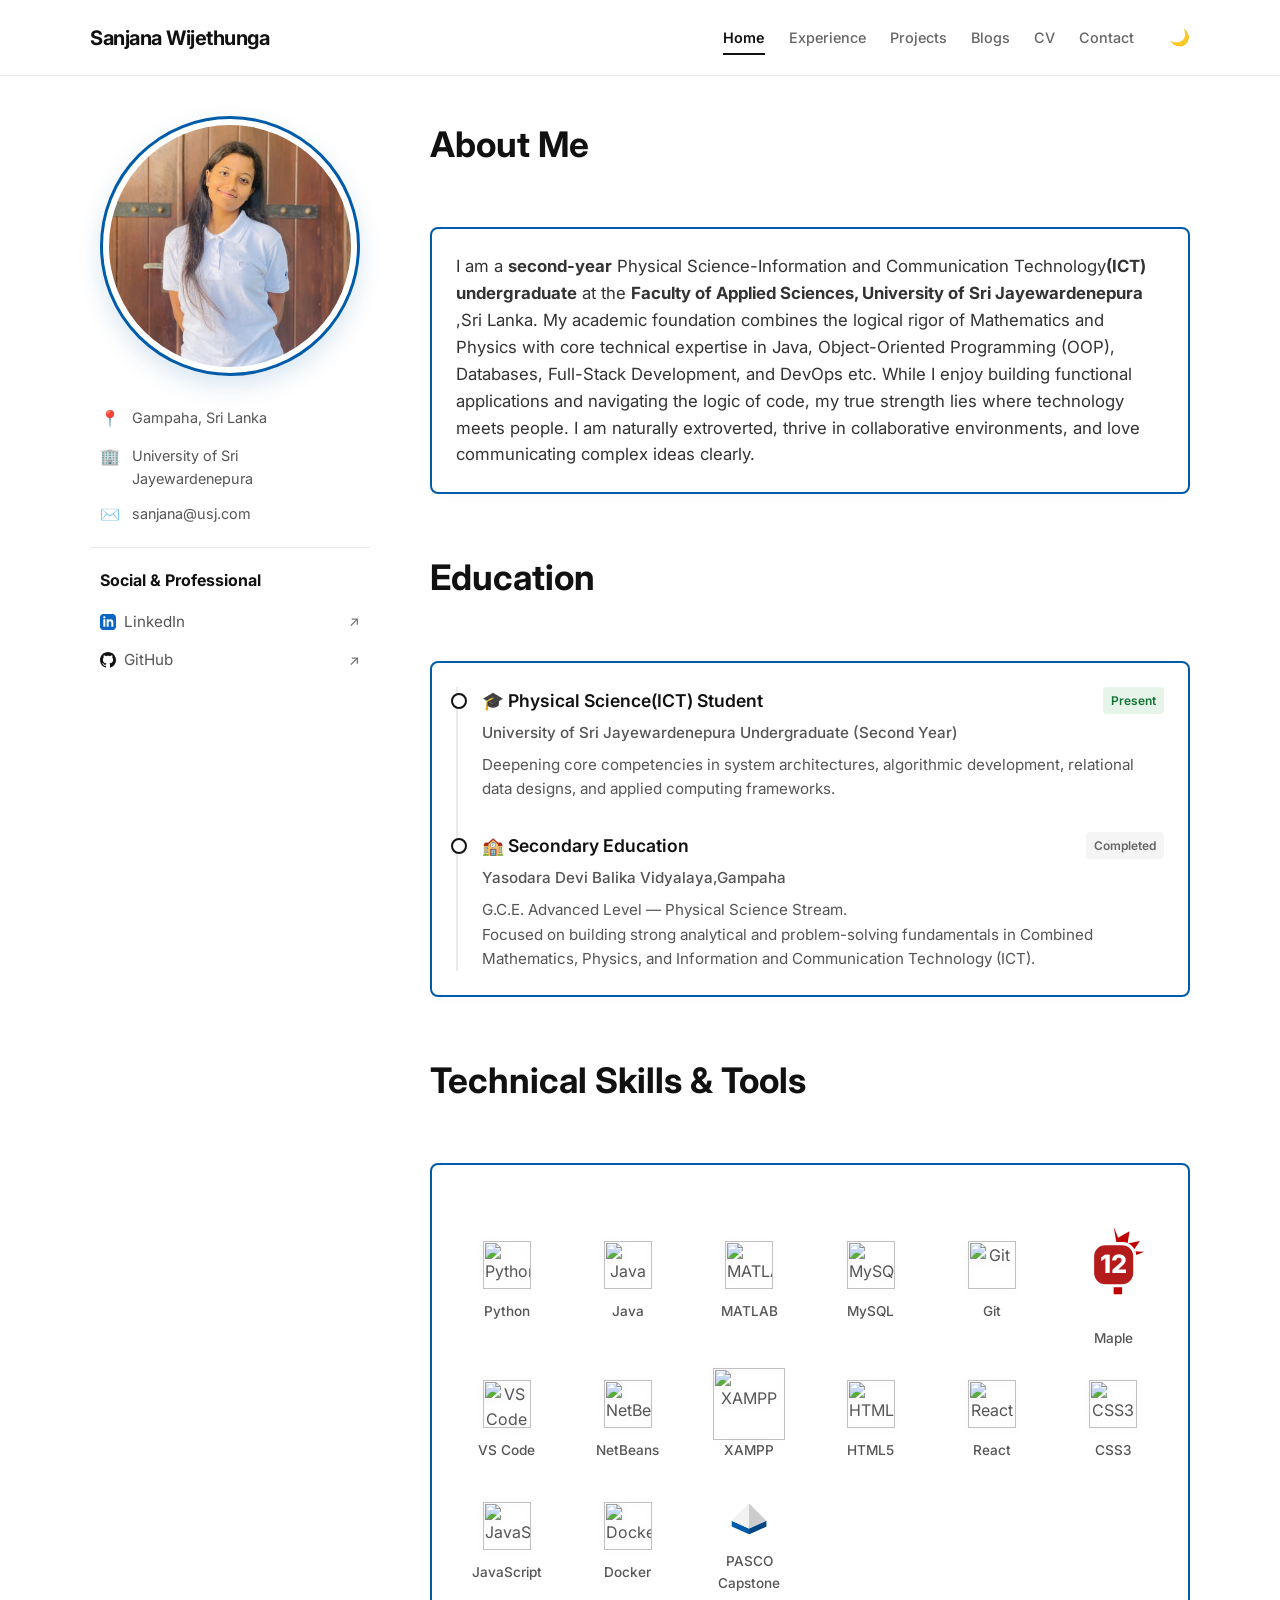
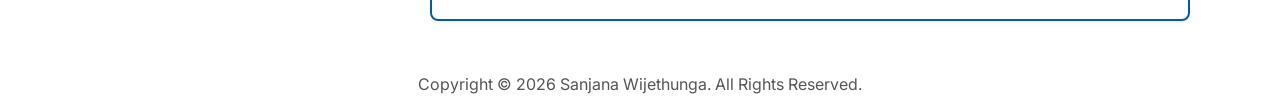
==== commit 0041f0ec: "corrected some errors" ====
--- a/index.html
+++ b/index.html
@@ -1,4 +1,4 @@
-< html>
+
 <html lang="en">
 <head>
     <script>
@@ -23,11 +23,11 @@
             </div>
             <nav class="top-nav">
                 <a href="index.html" class="nav-item active">Home</a>
-                <a href="experience.html" class="nav-item">Experience</a>
-                <a href="projects.html" class="nav-item">Projects</a>
+                <a href="Experience.html" class="nav-item">Experience</a>
+                <a href="Projects.html" class="nav-item">Projects</a>
                 <a href="Blogs.html" class="nav-item">Blogs</a>
                 <a href="cv.html" class="nav-item">CV</a>
-                <a href="contact.html" class="nav-item">Contact</a>
+                <a href="Contact.html" class="nav-item">Contact</a>
                 <button id="theme-toggle" class="theme-btn">🌙</button>
             </nav>
         </div>
@@ -39,7 +39,7 @@
         <!-- Left Column: Synchronized Profile Sidebar -->
         <aside class="profile-column">
             <!-- Highlighted Profile Photo Feature -->
-            <img src="sanjana1.jpeg" alt="Sanjana" class="profile-img" 
+            <img src="Sanjana1.jpeg" alt="Sanjana" class="profile-img" 
                  style="border: 3px solid #005ca9; padding: 6px; background-color: #ffffff; box-shadow: 0 10px 25px rgba(0, 92, 169, 0.15); transition: transform 0.3s ease, box-shadow 0.3s ease; display: block; margin-bottom: 20px;"
                  onmouseover="this.style.transform='scale(1.03)'; this.style.boxShadow='0 12px 30px rgba(0, 92, 169, 0.25)';"
                  onmouseout="this.style.transform='scale(1)'; this.style.boxShadow='0 10px 25px rgba(0, 92, 169, 0.15)';">
@@ -56,7 +56,7 @@
                 </div>
                 <div class="meta-row">
                     <span class="meta-icon">✉️</span>
-                    <span class="meta-text"><a href="mailto:sanjana@example.com">sanjana@example.com</a></span>
+                    <span class="meta-text"><a href="mailto:as20240969@sci.sjp.ac.lk">sanjana@usj.com</a></span>
                 </div>
             </div>
 
@@ -101,8 +101,9 @@
             <h2 class="content-title">About Me</h2>
             <div class="info-card" style="border: 2px solid #005ca9; box-shadow: 0 4px 12px rgba(0, 0, 0, 0.02); padding: 24px; border-radius: 8px; background-color: #ffffff; margin-bottom: 25px;">
                 <p style="font-size: 1.05rem; line-height: 1.6; color: #333333; margin: 0;">
-                    Hello! I'm an enthusiastic undergraduate student passionate about bridging the gap between hardware functionality and software design. With a strong academic background in physical sciences and technical problem-solving, I enjoy building structured systems, working with relational databases, and writing clean code to tackle real-world challenges. Explore my academic milestones and toolkits below!
-                </p>
+I am a <b>second-year</b> Physical Science-Information and Communication Technology<b>(ICT) undergraduate</b> at the <b>Faculty of Applied Sciences, University of Sri Jayewardenepura </b>,Sri Lanka. My academic foundation combines the logical rigor of Mathematics and Physics with core technical expertise in Java, Object-Oriented Programming (OOP), Databases, Full-Stack Development, and DevOps etc.
+
+While I enjoy building functional applications and navigating the logic of code, my true strength lies where technology meets people. I am naturally extroverted, thrive in collaborative environments, and love communicating complex ideas clearly.  </p>
             </div>
 
             <!-- Education Timeline Card -->
@@ -128,7 +129,7 @@
                             <span class="item-role">🏫 Secondary Education</span>
                             <span class="badge" style="background-color: #f5f5f5; color: #666666; padding: 4px 8px; border-radius: 4px; font-size: 0.75rem; font-weight: 600;">Completed</span>
                         </div>
-                        <p class="item-institution">[Insert Your School Name Here]</p>
+                        <p class="item-institution">Yasodara Devi Balika Vidyalaya,Gampaha</p>
                         <p class="item-details">
                             G.C.E. Advanced Level — Physical Science Stream. <br>
                             Focused on building strong analytical and problem-solving fundamentals in Combined Mathematics, Physics, and Information and Communication Technology (ICT).
